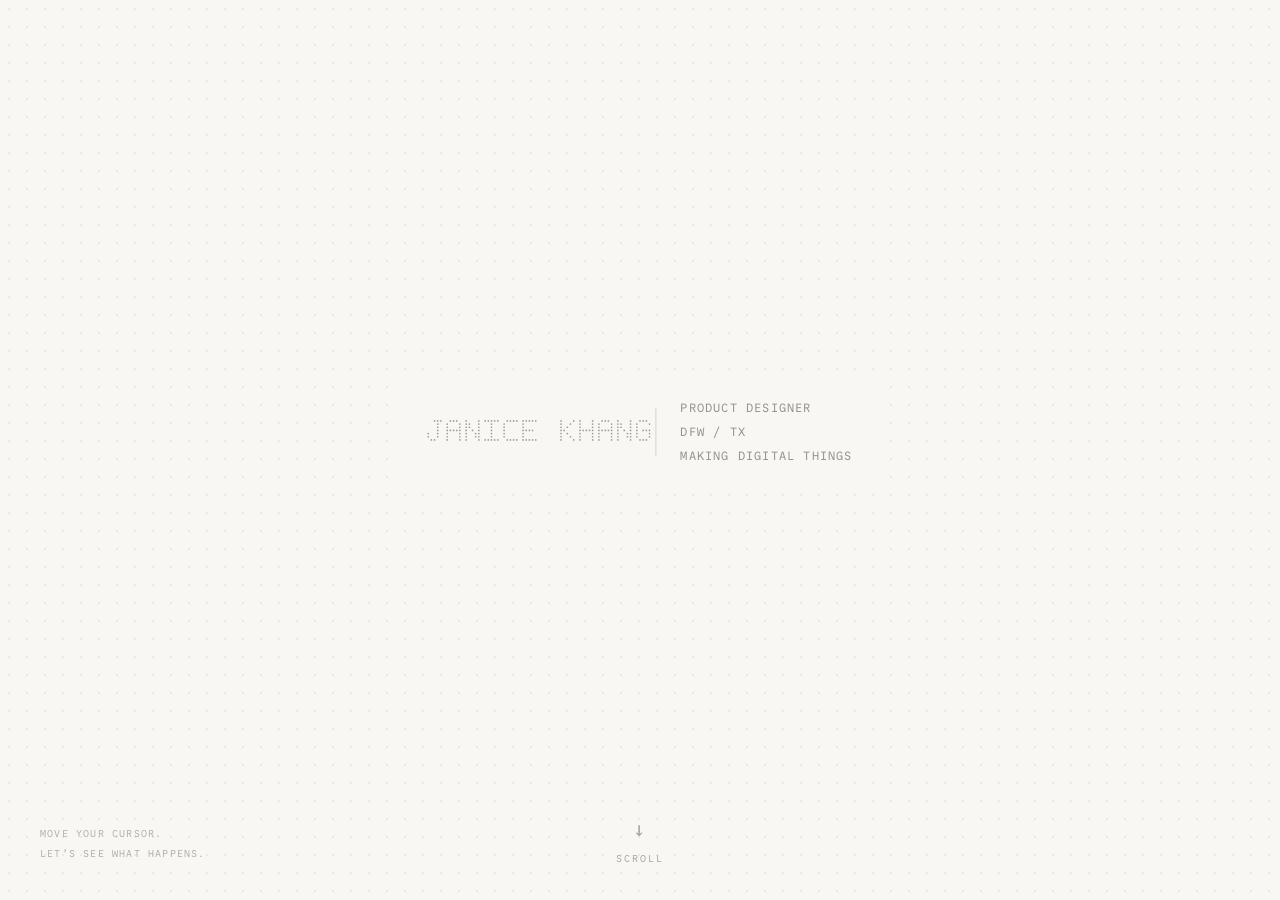
==== v2/index.html @ 242b0699 "Add v2 hero: Commit Mono and brush-stroke hover - Self-host Commit Mono (OFL) and use it for the pag" ====
<!doctype html>
<html lang="en"><head><meta charset="UTF-8"><meta name="viewport" content="width=device-width,initial-scale=1"><meta name="theme-color" content="#f8f7f3"><meta name="description" content="Janice Khang. Product designer in DFW, Texas. Making digital things."><title>Janice Khang · Product Designer</title><link rel="preload" href="fonts/commit-mono-latin-400-normal.woff2" as="font" type="font/woff2" crossorigin><link rel="stylesheet" href="style.css"></head>
<body><main class="hero" aria-label="Janice Khang, product designer. Interactive dot surface. Move your pointer to paint, or tap to make a tiny spark." tabindex="0"><canvas aria-hidden="true"></canvas><div class="identity"><h1>JANICE KHANG</h1><div class="divider" aria-hidden="true"></div><div class="metadata"><p>PRODUCT DESIGNER</p><p>DFW / TX</p><p>MAKING DIGITAL THINGS</p></div></div><p class="instruction"><span class="desktop">MOVE YOUR CURSOR.</span><span class="touch">TOUCH & PAINT.</span><br>LET’S SEE WHAT HAPPENS.</p><div class="scroll" aria-hidden="true"><span>↓</span>SCROLL</div></main><script src="hero.js"></script></body></html>
---- v2/style.css ----
@font-face {
  font-family: 'Commit Mono';
  font-style: normal;
  font-weight: 400;
  font-display: swap;
  src: url(fonts/commit-mono-latin-400-normal.woff2) format('woff2');
}

@font-face {
  font-family: 'Commit Mono';
  font-style: normal;
  font-weight: 700;
  font-display: swap;
  src: url(fonts/commit-mono-latin-700-normal.woff2) format('woff2');
}

:root {
  color-scheme: light;
  background: #f8f7f3;
  font-family: 'Commit Mono', ui-monospace, monospace;
  color: #92928d;
}

* {
  box-sizing: border-box;
}

body {
  margin: 0;
}

.hero {
  position: relative;
  width: 100%;
  height: 100svh;
  min-height: 440px;
  overflow: hidden;
  touch-action: none;
  outline: none;
}

.hero:focus-visible {
  outline: 1px dotted #92928d;
  outline-offset: -8px;
}

canvas {
  position: absolute;
  inset: 0;
  width: 100%;
  height: 100%;
  pointer-events: none;
}


/* ─────────────────────────────
   IDENTITY
   4px GRID
   ───────────────────────────── */

.identity {
  --identity-gap: 24px;

  position: absolute;
  left: 50%;
  top: 48%;
  transform: translate(-50%, -50%);

  display: flex;
  align-items: center;
  gap: var(--identity-gap);

  /* equal outer padding */
  padding: 24px;

  white-space: nowrap;
  pointer-events: none;
}

h1 {
  width: fit-content;
  flex: 0 0 auto;

  padding: 0;
  margin: 0;

  color: transparent;

  font-size: 28px;
  font-weight: 400;
  line-height: 32px;

  white-space: nowrap;
}


/* Divider */
.divider {
  flex: 0 0 1px;

  width: 1px;
  height: 48px;

  background: #d5d4ce;
}


/* Metadata */
.metadata {
  flex: 0 0 auto;

  font-size: 12px;
  line-height: 24px;
  letter-spacing: 1.2px;
}

.metadata p {
  margin: 0;
}


/* ─────────────────────────────
   INSTRUCTION
   ───────────────────────────── */

.instruction {
  position: absolute;
  left: 40px;
  bottom: 36px;

  margin: 0;

  font-size: 10px;
  line-height: 20px;
  letter-spacing: 1.2px;

  color: #b1b0a9;
  pointer-events: none;
}

.touch {
  display: none;
}


/* ─────────────────────────────
   SCROLL
   ───────────────────────────── */

.scroll {
  position: absolute;
  bottom: 36px;
  left: 50%;
  transform: translateX(-50%);

  font-size: 10px;
  letter-spacing: 2px;

  color: #a7a69f;
  text-align: center;
  pointer-events: none;
}

.scroll span {
  display: block;
  margin-bottom: 12px;

  font-size: 20px;
  font-family: monospace;
  font-weight: 300;
}


/* ─────────────────────────────
   MOBILE
   ───────────────────────────── */

@media (max-width: 600px) {
  .identity {
    --identity-gap: 16px;
  }

  h1 {
    font-size: 20px;
    line-height: 24px;
  }

  .divider {
    height: 40px;
  }

  .metadata {
    font-size: 8px;
    line-height: 16px;
    letter-spacing: 0.8px;
  }

  .instruction {
    left: 24px;
    bottom: 28px;

    font-size: 8px;
    line-height: 16px;
    letter-spacing: 0.8px;
  }

  .scroll {
    bottom: 28px;
    font-size: 8px;
  }
}


/* Touch */
@media (pointer: coarse) {
  .desktop {
    display: none;
  }

  .touch {
    display: inline;
  }
}


/* Small mobile */
@media (max-width: 350px) {
  .identity {
    --identity-gap: 12px;
  }

  h1 {
    font-size: 16px;
    line-height: 20px;
  }

  .metadata {
    font-size: 8px;
    line-height: 16px;
  }
}
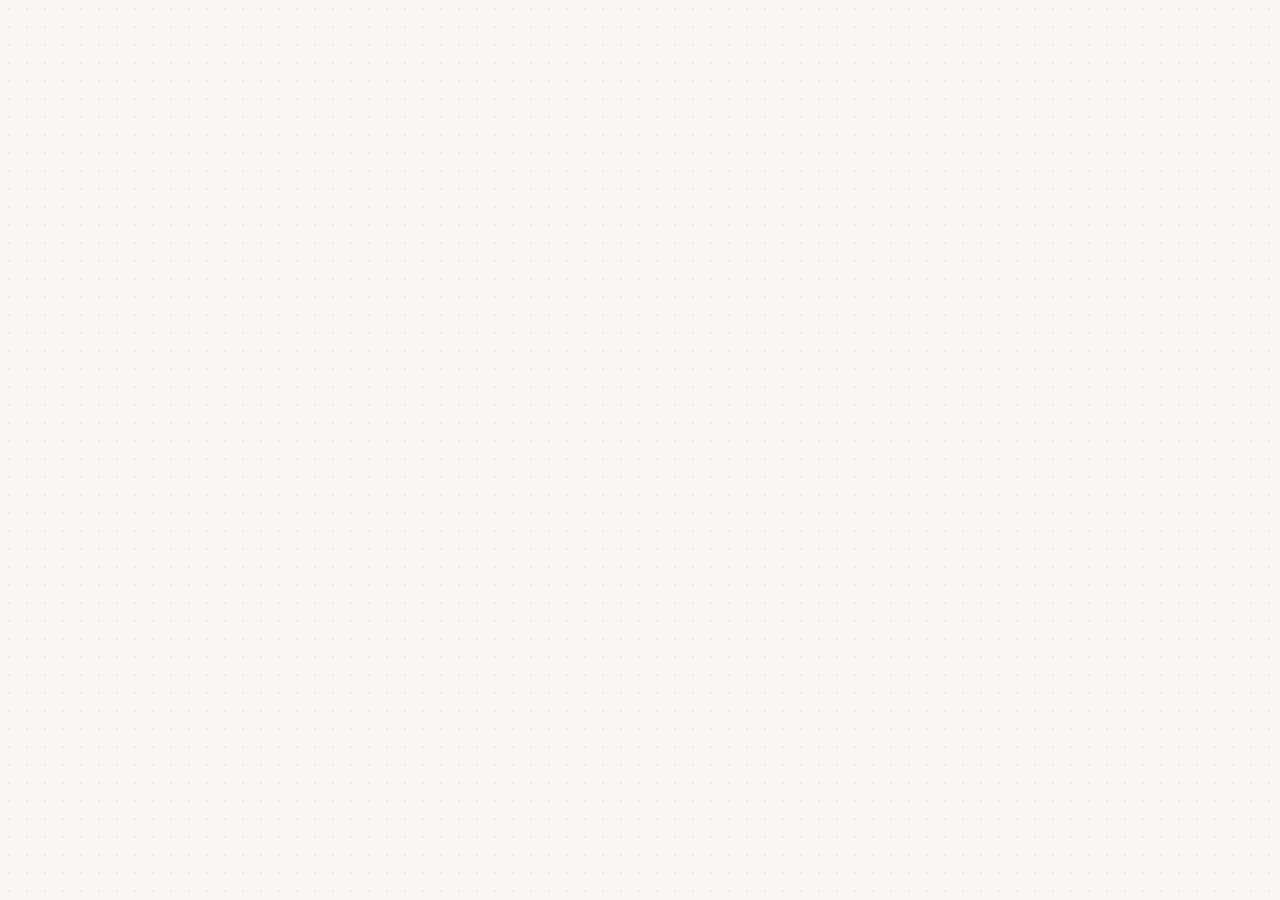
==== commit f559f7e6: "v2: remove all text, leaving only the pattern - Drop the name, metadata, instruction and scroll labe" ====
--- a/v2/index.html
+++ b/v2/index.html
@@ -1,3 +1,3 @@
 <!doctype html>
 <html lang="en"><head><meta charset="UTF-8"><meta name="viewport" content="width=device-width,initial-scale=1"><meta name="theme-color" content="#f8f7f3"><meta name="description" content="Janice Khang. Product designer in DFW, Texas. Making digital things."><title>Janice Khang · Product Designer</title><link rel="preload" href="fonts/commit-mono-latin-400-normal.woff2" as="font" type="font/woff2" crossorigin><link rel="stylesheet" href="style.css"></head>
-<body><main class="hero" aria-label="Janice Khang, product designer. Interactive dot surface. Move your pointer to paint, or tap to make a tiny spark." tabindex="0"><canvas aria-hidden="true"></canvas><div class="identity"><h1>JANICE KHANG</h1><div class="divider" aria-hidden="true"></div><div class="metadata"><p>PRODUCT DESIGNER</p><p>DFW / TX</p><p>MAKING DIGITAL THINGS</p></div></div><p class="instruction"><span class="desktop">MOVE YOUR CURSOR.</span><span class="touch">TOUCH & PAINT.</span><br>LET’S SEE WHAT HAPPENS.</p><div class="scroll" aria-hidden="true"><span>↓</span>SCROLL</div></main><script src="hero.js"></script></body></html>
+<body><main class="hero" aria-label="Interactive dot surface. Move your pointer to paint, or tap to make a tiny spark." tabindex="0"><canvas aria-hidden="true"></canvas></main><script src="hero.js"></script></body></html>
--- a/v2/style.css
+++ b/v2/style.css
@@ -4,14 +4,6 @@
   font-weight: 400;
   font-display: swap;
   src: url(fonts/commit-mono-latin-400-normal.woff2) format('woff2');
-}
-
-@font-face {
-  font-family: 'Commit Mono';
-  font-style: normal;
-  font-weight: 700;
-  font-display: swap;
-  src: url(fonts/commit-mono-latin-700-normal.woff2) format('woff2');
 }
 
 :root {
@@ -51,191 +43,3 @@
   height: 100%;
   pointer-events: none;
 }
-
-
-/* ─────────────────────────────
-   IDENTITY
-   4px GRID
-   ───────────────────────────── */
-
-.identity {
-  --identity-gap: 24px;
-
-  position: absolute;
-  left: 50%;
-  top: 48%;
-  transform: translate(-50%, -50%);
-
-  display: flex;
-  align-items: center;
-  gap: var(--identity-gap);
-
-  /* equal outer padding */
-  padding: 24px;
-
-  white-space: nowrap;
-  pointer-events: none;
-}
-
-h1 {
-  width: fit-content;
-  flex: 0 0 auto;
-
-  padding: 0;
-  margin: 0;
-
-  color: transparent;
-
-  font-size: 28px;
-  font-weight: 400;
-  line-height: 32px;
-
-  white-space: nowrap;
-}
-
-
-/* Divider */
-.divider {
-  flex: 0 0 1px;
-
-  width: 1px;
-  height: 48px;
-
-  background: #d5d4ce;
-}
-
-
-/* Metadata */
-.metadata {
-  flex: 0 0 auto;
-
-  font-size: 12px;
-  line-height: 24px;
-  letter-spacing: 1.2px;
-}
-
-.metadata p {
-  margin: 0;
-}
-
-
-/* ─────────────────────────────
-   INSTRUCTION
-   ───────────────────────────── */
-
-.instruction {
-  position: absolute;
-  left: 40px;
-  bottom: 36px;
-
-  margin: 0;
-
-  font-size: 10px;
-  line-height: 20px;
-  letter-spacing: 1.2px;
-
-  color: #b1b0a9;
-  pointer-events: none;
-}
-
-.touch {
-  display: none;
-}
-
-
-/* ─────────────────────────────
-   SCROLL
-   ───────────────────────────── */
-
-.scroll {
-  position: absolute;
-  bottom: 36px;
-  left: 50%;
-  transform: translateX(-50%);
-
-  font-size: 10px;
-  letter-spacing: 2px;
-
-  color: #a7a69f;
-  text-align: center;
-  pointer-events: none;
-}
-
-.scroll span {
-  display: block;
-  margin-bottom: 12px;
-
-  font-size: 20px;
-  font-family: monospace;
-  font-weight: 300;
-}
-
-
-/* ─────────────────────────────
-   MOBILE
-   ───────────────────────────── */
-
-@media (max-width: 600px) {
-  .identity {
-    --identity-gap: 16px;
-  }
-
-  h1 {
-    font-size: 20px;
-    line-height: 24px;
-  }
-
-  .divider {
-    height: 40px;
-  }
-
-  .metadata {
-    font-size: 8px;
-    line-height: 16px;
-    letter-spacing: 0.8px;
-  }
-
-  .instruction {
-    left: 24px;
-    bottom: 28px;
-
-    font-size: 8px;
-    line-height: 16px;
-    letter-spacing: 0.8px;
-  }
-
-  .scroll {
-    bottom: 28px;
-    font-size: 8px;
-  }
-}
-
-
-/* Touch */
-@media (pointer: coarse) {
-  .desktop {
-    display: none;
-  }
-
-  .touch {
-    display: inline;
-  }
-}
-
-
-/* Small mobile */
-@media (max-width: 350px) {
-  .identity {
-    --identity-gap: 12px;
-  }
-
-  h1 {
-    font-size: 16px;
-    line-height: 20px;
-  }
-
-  .metadata {
-    font-size: 8px;
-    line-height: 16px;
-  }
-}
